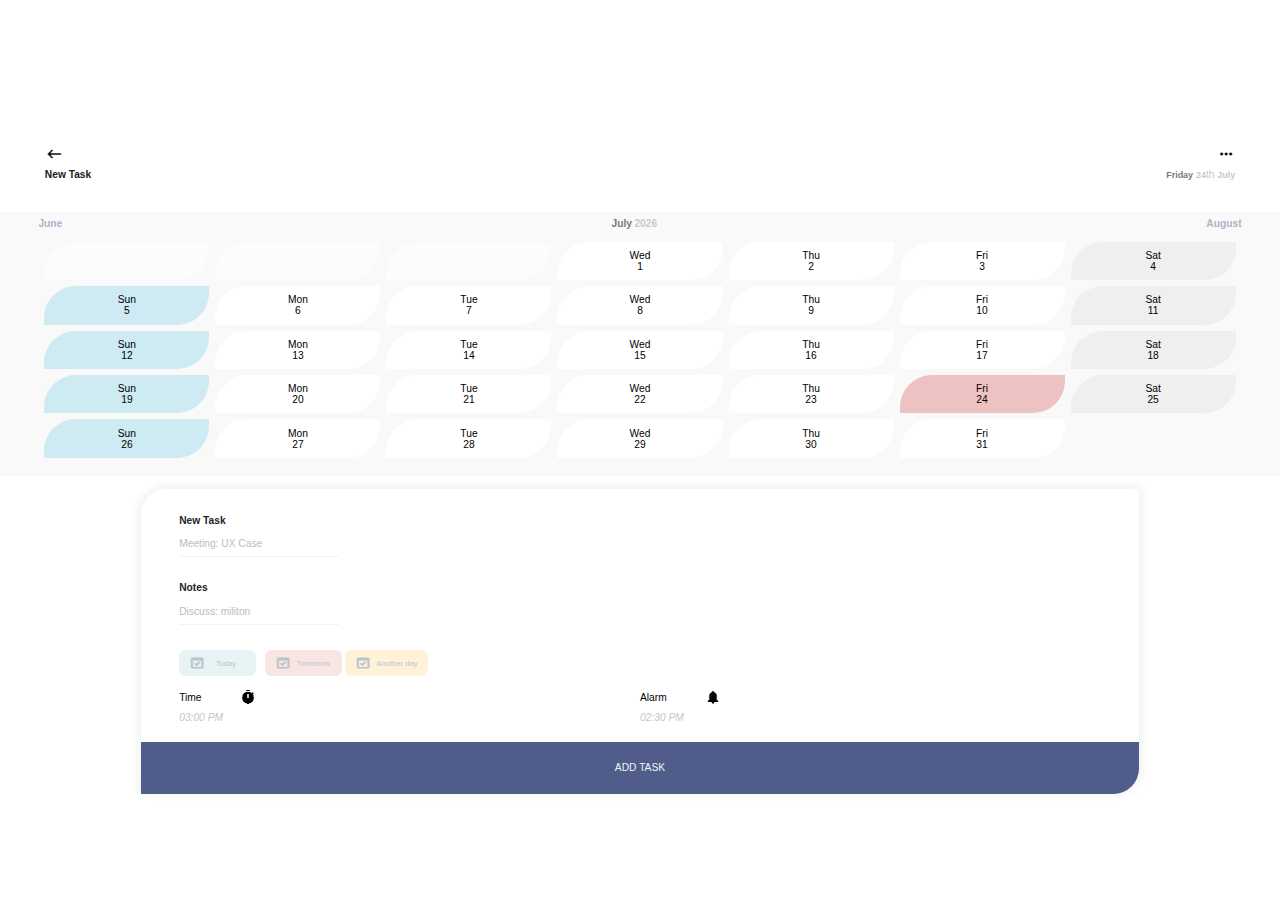
==== calendar.html @ 495a1052 "add calendar page" ====
<!DOCTYPE html>
<html>
    <head>
        <meta charset="UTF-8" />
        <meta name="viewport" content="width=device-width, initial-scale=1.0" />
        <title>To Do List</title>
        <link rel="stylesheet" href="/styles/style.css" />
    </head>
    <body>
        <div class="container">
            <header class="header">
                <div class="header-content">
                   <img src="/images/arrow-left.png" alt="arrow-left" />
                   <img src="/images/more.png" alt="more" /> 
                </div>
                <div class="header-content">
                    <h3 class="heading">
                        New Task
                    </h3>
                    <div>
                        <span class="day"></span> <span class="date"></span><span>th</span> <span class="month"></span>
                    </div>
                </div>
            </header>
            <main class="main">
                <div class="previous-next-month">
                    <a class="previous-month" href="#"></a>
                    <div>
                        <span class="month-of-year"></span> <span class="year"></span>
                    </div>
                    <a class="next-month" href="#"></a>
                </div>
                <div>
                    <table class="calendar">
                        <tbody class="t-body">

                        </tbody>
                    </table>
                </div>
            </main>
            <div class="add-task-card">
                <div class="new-task-section">
                    <h3 class="title">New Task</h3>
                    <input type="text" placeholder="Meeting: UX Case" />
                </div>
                <div class="notes-section">
                    <h3 class="title">Notes</h3>
                    <input type="text" placeholder="Discuss: militon" />
                </div>
                <div class="days">
                    <div>
                        <img src="/images/checklist.png" alt="checklist" />
                        <span>Today</span>
                    </div>
                    <div>
                        <img src="/images/checklist.png" alt="checklist" />
                        <span>Tomorrow</span>
                    </div>
                    <div>
                        <img src="/images/checklist.png" alt="checklist" />
                        <span>Another day</span>
                    </div>
                </div>
                <div class="schedule">
                    <div class="time-section">
                        <div>Time</div>
                        <img src="/images/time.png" alt="time" />
                    </div>
                    <div class="alarm-section">
                        <div>Alarm</div>
                        <img src="/images/alarm.png" alt="alarm" />
                    </div>
                    <div>
                        <div>03:00 PM</div>
                    </div>
                    <div>
                        <div>02:30 PM</div>
                    </div>
                </div>
                <div class="add-task-button">ADD TASK</div>
            </div>
        </div> 
        <script src="/javascript/calendar.js"></script>
    </body>
</html>
---- styles/style.css ----
* {
    margin: 0;
    padding: 0;
    box-sizing: border-box;
    font-family: Arial, Helvetica, sans-serif;
    font-size: 0.8rem;
}

.container {
    width: 100vw;
    height: 100vh;
    display: flex;
    flex-direction: column;
    justify-content: center;
    margin: 0 auto;
    background: #ffffff;
}

.header {
    width: 100%;
    margin-top: 4rem;
}

.header-content {
    display: flex;
    justify-content: space-between;
    padding: 0 3.5rem;
    margin-bottom: 0.5rem;
}

.heading {
    color: #1e191b;
}

.header-content div:nth-child(2) {
    margin-bottom: 2rem;
}

.header-content div:nth-child(2) span:nth-child(3) {
    color: #c9c9c9;
}
.day {
    color: #797979;
    font-size: 0.7rem;
    font-weight: bold ;
}

.date, .month {
    color: #c9c9c9;
    font-size: 0.7rem;
    font-weight: bold ;
}

.main {
    width: 100%;
    margin: 0 auto;
    text-align: center;
    padding: 0 0.5rem;
    background: #f9f9f9;
}

.previous-next-month {
    display: flex;
    justify-content: space-between;
    padding: 0.5rem 2.5rem;
    font-weight: bold;
}

.previous-next-month div {
    font-size: 0.7rem;
}

.previous-month, .next-month {
    text-decoration: none;
    color: #b0b4cb;
}

.month-of-year {
    color: #797979;
}

.year {
    color: #c9c9c9;
}

.calendar {
    width: 100%;
    border-spacing: 0.5rem;
    padding: 0 2.5rem 0.5rem 2.5rem; 
}

.date-of-month {
    background: #ffffff;
    border-top-left-radius: 2.5rem;
    border-bottom-right-radius: 2.5rem;
    width: 14.28%;
    height: 3rem;
    text-align: center;
}

.today {
    background: #eec2c3;
}

.sunday {
    background: #ceeaf3;
}

.saturday {
    background: #efefef;
}

.add-task-card {
    width: 78%;
    display: flex;
    flex-direction: column;
    justify-content: space-between;
    background: #ffffff;
    border-top-left-radius: 2rem;
    border-bottom-right-radius: 2rem;
    box-shadow: 4px 0px  10px #f3f3f3,
                0px -4px 10px #f6f6f6,
                -4px 0px 10px  #f5f5f5;
    margin: 1rem auto;
}

.new-task-section {
    margin: 2rem 3rem 1rem 3rem;
}

.notes-section {
    margin: 1rem 3rem;
}

.title {
    color: #242424;
}

.new-task-section input, .notes-section input {
    border: none;
    border-bottom: 0.1rem solid #f6f1f2;
    outline: none;
    margin-top: 1rem;
    width: 12.5rem;
    padding-bottom: 00.5rem;
}

.new-task-section input::placeholder, .notes-section input::placeholder {
    color: #bcbcbc;
}

.new-task-section input:focus, .notes-section input:focus {
    border-bottom: 0.1rem solid #f5e9eb;
    
    color: #7a7a7a;
}

.days {
    margin: 0.5rem 3rem;
}

.days div {
    display: inline-block;
    color: #bcc5c9;
    border-radius: 0.5rem;
    height: 2rem;
}

.days div:nth-child(1) {
    background: #e8f3f6;
    width: 6rem;
    margin-right: 0.5rem;
}

.days div:nth-child(2) {
    background: #f8e6e5;
    width: 6rem;
}

.days div:nth-child(3) {
    background: #fff2d9;
    width: 6.5rem;
    margin-top: 0.5rem;
}

.days div img {
    margin: 0.4rem 0.4rem 0 0.8rem;
}

.days div span {
    position: absolute;
    margin-top: 0.7rem;
    font-size: 0.6rem;
}

.days div:first-child span {
    margin-left: 0.4rem;
}

.schedule {
    display: grid;
    grid-template-columns: repeat(2, 1fr);
    grid-template-rows: repeat(2, 1fr);
    margin: 0.5rem 3rem;
}

.time-section, .alarm-section {
    display: flex;
    align-items: center;
}

.time-section img, .alarm-section img {
    margin-left: 3rem;
}

.schedule div:nth-child(3), .schedule div:last-child {
    margin-top: 0.25rem;
    font-style: italic;
    color: #c5c5c5;
}

.add-task-button {
    height: 4rem;
    background: #505d8b;
    color: #f0f5f8;
    text-align: center;
    border-bottom-right-radius: 2rem;
    padding: 1.5rem 0;
    margin-top: 1rem;
}
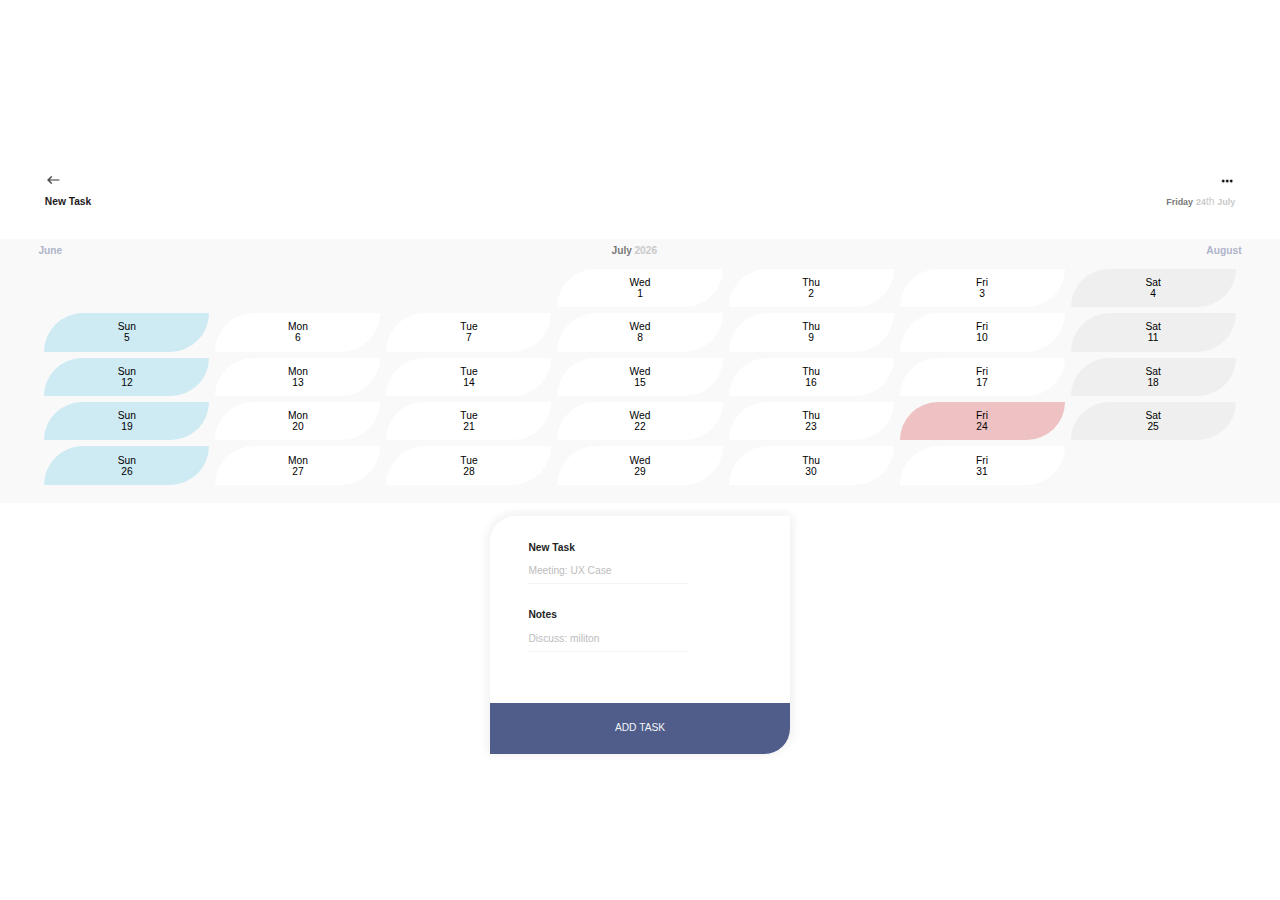
==== commit afdb0356: "responsive" ====
--- a/calendar.html
+++ b/calendar.html
@@ -3,14 +3,14 @@
     <head>
         <meta charset="UTF-8" />
         <meta name="viewport" content="width=device-width, initial-scale=1.0" />
-        <title>To Do List</title>
-        <link rel="stylesheet" href="/styles/style.css" />
+        <title>Calendar</title>
+        <link rel="stylesheet" href="/styles/calendar.css" />
     </head>
     <body>
         <div class="container">
             <header class="header">
                 <div class="header-content">
-                   <img src="/images/arrow-left.png" alt="arrow-left" />
+                   <a href="/index.html"><img src="/images/arrow-left.png" alt="arrow-left" /></a>
                    <img src="/images/more.png" alt="more" /> 
                 </div>
                 <div class="header-content">
@@ -32,22 +32,20 @@
                 </div>
                 <div>
                     <table class="calendar">
-                        <tbody class="t-body">
-
-                        </tbody>
+                        <tbody class="t-body"></tbody>
                     </table>
                 </div>
             </main>
             <div class="add-task-card">
                 <div class="new-task-section">
                     <h3 class="title">New Task</h3>
-                    <input type="text" placeholder="Meeting: UX Case" />
+                    <input class="new-task-input" type="text" placeholder="Meeting: UX Case" />
                 </div>
                 <div class="notes-section">
                     <h3 class="title">Notes</h3>
-                    <input type="text" placeholder="Discuss: militon" />
+                    <input class="notes-input" type="text" placeholder="Discuss: militon" />
                 </div>
-                <div class="days">
+                <!-- <div class="days">
                     <div>
                         <img src="/images/checklist.png" alt="checklist" />
                         <span>Today</span>
@@ -60,26 +58,44 @@
                         <img src="/images/checklist.png" alt="checklist" />
                         <span>Another day</span>
                     </div>
-                </div>
-                <div class="schedule">
+                </div> -->
+                <!-- <div class="schedule">
                     <div class="time-section">
                         <div>Time</div>
                         <img src="/images/time.png" alt="time" />
-                    </div>
-                    <div class="alarm-section">
+                        <div class="time-determine">
+                            <div>
+                                <input type="datetime" class="hours" contenteditable="true">12</span><span class="dot">:</span><span class="minutes" contenteditable="true">00</span>
+                            </div>
+                            <div class="refrence-section">
+                                <div class="refrence-time">AM</div>
+                                <div class="refrence-time">PM</div>
+                            </div>
+                        </div>
+                    </div> -->
+                    <!-- <div class="alarm-section">
                         <div>Alarm</div>
                         <img src="/images/alarm.png" alt="alarm" />
-                    </div>
-                    <div>
+                        <div class="time-determine">
+                            <div> 
+                                <span class="hours">12</span><span class="dot">:</span><span class="minutes">00</span>
+                            </div>
+                            <div>
+                                <div class="refrence-time">AM</div>
+                                <div class="refrence-time">PM</div>
+                            </div>
+                        </div>
+                    </div> -->
+                    <!-- <div>
                         <div>03:00 PM</div>
-                    </div>
-                    <div>
-                        <div>02:30 PM</div>
-                    </div>
+                    </div> -->
+                    <!-- <div>
+                        <div class="time-choice">02:30 PM</div>
+                    </div> -->
+                    <div class="add-task-button">ADD TASK</div>
                 </div>
-                <div class="add-task-button">ADD TASK</div>
             </div>
         </div> 
-        <script src="/javascript/calendar.js"></script>
+        <script src="/javascript/calendar.js" type="module"></script>
     </body>
 </html>--- a/styles/calendar.css
+++ b/styles/calendar.css
@@ -0,0 +1,321 @@
+* {
+    margin: 0;
+    padding: 0;
+    box-sizing: border-box;
+    font-family: Arial, Helvetica, sans-serif;
+    font-size: 0.8rem;
+}
+
+.container {
+    width: 100vw;
+    height: 100vh;
+    display: flex;
+    flex-direction: column;
+    justify-content: center;
+    margin: 0 auto;
+    background: #ffffff;
+}
+
+.header {
+    width: 100%;
+    margin-top: 4rem;
+}
+
+.header-content {
+    display: flex;
+    justify-content: space-between;
+    padding: 0 3.5rem 0.5rem 3.5rem;
+}
+
+.header-content a {
+    text-decoration: none;
+}
+
+.heading {
+    color: #1e191b;
+}
+
+.header-content div:nth-child(2) {
+    margin-bottom: 2rem;
+}
+
+.header-content div:nth-child(2) span:nth-child(3) {
+    color: #c9c9c9;
+}
+
+.day {
+    color: #797979;
+    font-size: 0.7rem;
+    font-weight: bold ;
+}
+
+.date, .month {
+    color: #c9c9c9;
+    font-size: 0.7rem;
+    font-weight: bold ;
+}
+
+.main {
+    width: 100%;
+    margin: 0 auto;
+    text-align: center;
+    padding: 0 0.5rem;
+    background: #f9f9f9;
+}
+
+.previous-next-month {
+    display: flex;
+    justify-content: space-between;
+    padding: 0.5rem 2.5rem;
+    font-weight: bold;
+}
+
+.previous-next-month div {
+    font-size: 0.7rem;
+}
+
+.previous-month, .next-month {
+    text-decoration: none;
+    color: #b0b4cb;
+}
+
+.month-of-year {
+    color: #797979;
+}
+
+.year {
+    color: #c9c9c9;
+}
+
+.calendar {
+    width: 100%;
+    border-spacing: 0.5rem;
+    padding: 0 2.5rem 0.5rem 2.5rem; 
+}
+
+.date-of-month {
+    background: #ffffff;
+    border-top-left-radius: 5rem;
+    border-bottom-right-radius: 5rem;
+    width: 14.28%;
+    height: 3rem;
+    text-align: center;
+    cursor: pointer;
+}
+
+.no-day {
+    background: #ffffff;
+    border-top-left-radius: 5rem;
+    border-bottom-right-radius: 5rem;
+    width: 14.28%;
+    height: 3rem;
+    opacity: 0.5;
+    visibility: hidden;
+}
+
+.today {
+    background: #eec2c3;
+}
+
+.highlight-today {
+    color: #eec2c3;
+    background: #ffffff;
+}
+
+.sunday {
+    background: #ceeaf3;
+}
+
+.saturday {
+    background: #efefef;
+}
+
+.highlight-day {
+    background: #eec2c3;
+}
+
+
+.add-task-card {
+    width: 78%;
+    display: flex;
+    flex-direction: column;
+    justify-content: space-between;
+    background: #ffffff;
+    border-top-left-radius: 2rem;
+    border-bottom-right-radius: 2rem;
+    box-shadow: 4px 0px  10px #f3f3f3,
+                0px -4px 10px #f6f6f6,
+                -4px 0px 10px  #f5f5f5;
+    margin: 1rem auto;
+}
+
+.new-task-section {
+    margin: 2rem 3rem 1rem 3rem;
+}
+
+.notes-section {
+    margin: 1rem 3rem;
+}
+
+.title {
+    color: #242424;
+}
+
+.new-task-section input, .notes-section input {
+    border: none;
+    border-bottom: 0.1rem solid #f6f1f2;
+    outline: none;
+    margin-top: 1rem;
+    width: 12.5rem;
+    padding-bottom: 0.5rem;
+}
+
+.new-task-section input::placeholder, .notes-section input::placeholder {
+    color: #bcbcbc;
+}
+
+.new-task-section input:focus, .notes-section input:focus {
+    border-bottom: 0.1rem solid #f5e9eb;
+    
+    color: #7a7a7a;
+}
+
+.days {
+    margin: 0.5rem 3rem;
+}
+
+.days div {
+    display: inline-block;
+    color: #bcc5c9;
+    border-radius: 0.5rem;
+    height: 2rem;
+}
+
+.days div:nth-child(1) {
+    background: #e8f3f6;
+    width: 6rem;
+    margin-right: 0.5rem;
+}
+
+.days div:nth-child(2) {
+    background: #f8e6e5;
+    width: 6rem;
+}
+
+.days div:nth-child(3) {
+    background: #fff2d9;
+    width: 6.5rem;
+    margin-top: 0.5rem;
+}
+
+.days div img {
+    margin: 0.4rem 0.4rem 0 0.8rem;
+}
+
+.days div span {
+    position: absolute;
+    margin-top: 0.7rem;
+    font-size: 0.6rem;
+}
+
+.days div:first-child span {
+    margin-left: 0.4rem;
+}
+
+.schedule {
+    /* display: grid;
+    grid-template-columns: repeat(2, 1fr);
+    grid-template-rows: repeat(2, 1fr); */
+    margin: 0.5rem 3rem;
+}
+
+.time-section, .alarm-section {
+    display: flex;
+    align-items: center;
+}
+
+.time-section img, .alarm-section img {
+    margin-left: 3rem;
+}
+
+.time-choice {
+    margin-top: 0.25rem;
+    font-style: italic;
+    color: #c5c5c5;
+}
+
+.time-determine {
+    background: #ffffff;
+    width: 10rem;
+    height: 4rem;
+    border-radius: 0.5rem;
+    box-shadow: 1px 1px 10px #c5c5c5,
+                -1px -1px 10px #c5c5c5;
+    text-align: center;
+    padding: 1rem 0;
+    position: relative;
+    top: 3rem;
+    right: 6.5rem;
+    font-style: normal;
+    display: flex;
+    align-items: center;
+    padding: 1.2rem 1.1rem;
+    display: none;
+}
+
+.dot {
+    font-size: 2rem;
+    font-style: normal;
+}
+.hours, .minutes {
+    font-size: 2rem;
+    font-style: normal;
+    background: #e4e4e4;
+    color: #141414;
+    padding: 0.3rem;
+}
+
+.refrence-section {
+    height: 2.5rem;
+    box-shadow: 1px 1px 0px 1px #e5e5e4,
+                -1px -1px 0px 1px #e5e5e4,
+                -1px 1px 0px 1px #e5e5e4,
+                1px -1px 0px 1px #e5e5e4;
+    margin-left: 0.5rem;
+    border-radius: 0.1rem;
+}
+
+.refrence-time {
+    background: #ffffff;
+    font-style: normal;
+    color: #898989;
+    padding: 0.15rem;
+    height: 1.25rem;
+    font-size: 0.9rem;
+    /* margin-left: 0.5rem; */
+    color: #595959;
+}
+
+.refrence-section div:first-child {
+    border-bottom: 2px solid #e5e5e4;
+}
+
+
+
+.add-task-button {
+    height: 4rem;
+    background: #505d8b;
+    color: #f0f5f8;
+    text-align: center;
+    border-bottom-right-radius: 2rem;
+    padding: 1.5rem 0;
+    margin-top: 3rem;
+    cursor: pointer;
+}
+
+@media(min-width: 481px) {
+    .add-task-card {
+        width: 300px;
+        margin-bottom: 2rem;
+    }
+}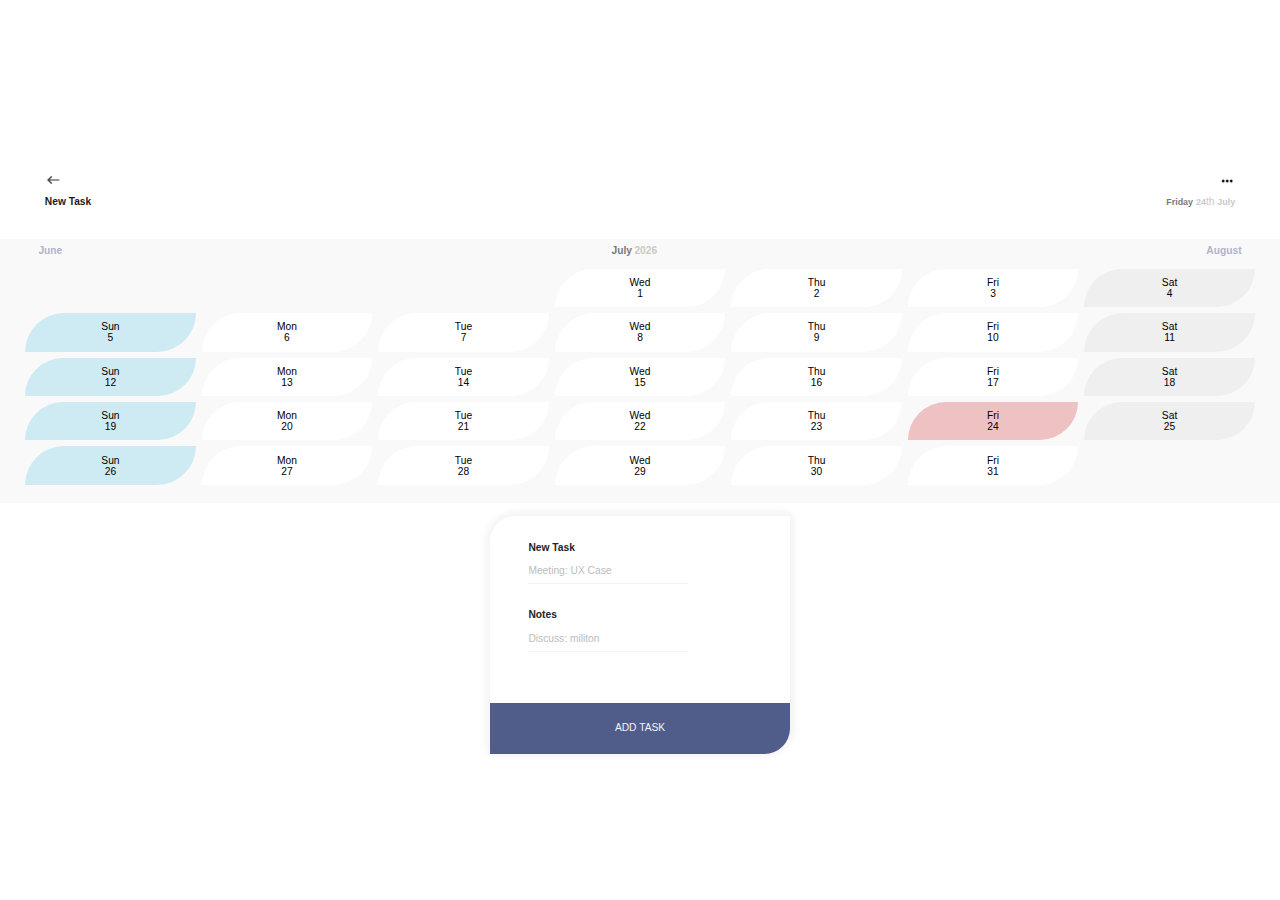
==== commit df8e05c6: "add icon for tabs" ====
--- a/calendar.html
+++ b/calendar.html
@@ -1,101 +1,63 @@
 <!DOCTYPE html>
 <html>
-    <head>
-        <meta charset="UTF-8" />
-        <meta name="viewport" content="width=device-width, initial-scale=1.0" />
-        <title>Calendar</title>
-        <link rel="stylesheet" href="/styles/calendar.css" />
-    </head>
-    <body>
-        <div class="container">
-            <header class="header">
-                <div class="header-content">
-                   <a href="/index.html"><img src="/images/arrow-left.png" alt="arrow-left" /></a>
-                   <img src="/images/more.png" alt="more" /> 
-                </div>
-                <div class="header-content">
-                    <h3 class="heading">
-                        New Task
-                    </h3>
-                    <div>
-                        <span class="day"></span> <span class="date"></span><span>th</span> <span class="month"></span>
-                    </div>
-                </div>
-            </header>
-            <main class="main">
-                <div class="previous-next-month">
-                    <a class="previous-month" href="#"></a>
-                    <div>
-                        <span class="month-of-year"></span> <span class="year"></span>
-                    </div>
-                    <a class="next-month" href="#"></a>
-                </div>
-                <div>
-                    <table class="calendar">
-                        <tbody class="t-body"></tbody>
-                    </table>
-                </div>
-            </main>
-            <div class="add-task-card">
-                <div class="new-task-section">
-                    <h3 class="title">New Task</h3>
-                    <input class="new-task-input" type="text" placeholder="Meeting: UX Case" />
-                </div>
-                <div class="notes-section">
-                    <h3 class="title">Notes</h3>
-                    <input class="notes-input" type="text" placeholder="Discuss: militon" />
-                </div>
-                <!-- <div class="days">
-                    <div>
-                        <img src="/images/checklist.png" alt="checklist" />
-                        <span>Today</span>
-                    </div>
-                    <div>
-                        <img src="/images/checklist.png" alt="checklist" />
-                        <span>Tomorrow</span>
-                    </div>
-                    <div>
-                        <img src="/images/checklist.png" alt="checklist" />
-                        <span>Another day</span>
-                    </div>
-                </div> -->
-                <!-- <div class="schedule">
-                    <div class="time-section">
-                        <div>Time</div>
-                        <img src="/images/time.png" alt="time" />
-                        <div class="time-determine">
-                            <div>
-                                <input type="datetime" class="hours" contenteditable="true">12</span><span class="dot">:</span><span class="minutes" contenteditable="true">00</span>
-                            </div>
-                            <div class="refrence-section">
-                                <div class="refrence-time">AM</div>
-                                <div class="refrence-time">PM</div>
-                            </div>
-                        </div>
-                    </div> -->
-                    <!-- <div class="alarm-section">
-                        <div>Alarm</div>
-                        <img src="/images/alarm.png" alt="alarm" />
-                        <div class="time-determine">
-                            <div> 
-                                <span class="hours">12</span><span class="dot">:</span><span class="minutes">00</span>
-                            </div>
-                            <div>
-                                <div class="refrence-time">AM</div>
-                                <div class="refrence-time">PM</div>
-                            </div>
-                        </div>
-                    </div> -->
-                    <!-- <div>
-                        <div>03:00 PM</div>
-                    </div> -->
-                    <!-- <div>
-                        <div class="time-choice">02:30 PM</div>
-                    </div> -->
-                    <div class="add-task-button">ADD TASK</div>
-                </div>
-            </div>
-        </div> 
-        <script src="/javascript/calendar.js" type="module"></script>
-    </body>
-</html>+  <head>
+    <meta charset="UTF-8" />
+    <meta name="viewport" content="width=device-width, initial-scale=1.0" />
+    <title>Calendar</title>
+    <link rel="stylesheet" href="./styles/calendar.css" />
+    <link rel="icon" href="./images/icon.png" />
+  </head>
+  <body>
+    <div class="container">
+      <header class="header">
+        <div class="header-content">
+          <a href="./index.html"
+            ><img src="./images/arrow-left.png" alt="arrow-left"
+          /></a>
+          <img src="./images/more.png" alt="more" />
+        </div>
+        <div class="header-content">
+          <h3 class="heading">New Task</h3>
+          <div>
+            <span class="day"></span> <span class="date"></span><span>th</span>
+            <span class="month"></span>
+          </div>
+        </div>
+      </header>
+      <main class="main">
+        <div class="previous-next-month">
+          <a class="previous-month" href="#"></a>
+          <div>
+            <span class="month-of-year"></span> <span class="year"></span>
+          </div>
+          <a class="next-month" href="#"></a>
+        </div>
+        <div>
+          <table class="calendar">
+            <tbody class="t-body"></tbody>
+          </table>
+        </div>
+      </main>
+      <div class="add-task-card">
+        <div class="new-task-section">
+          <h3 class="title">New Task</h3>
+          <input
+            class="new-task-input"
+            type="text"
+            placeholder="Meeting: UX Case"
+          />
+        </div>
+        <div class="notes-section">
+          <h3 class="title">Notes</h3>
+          <input
+            class="notes-input"
+            type="text"
+            placeholder="Discuss: militon"
+          />
+        </div>
+        <div class="add-task-button">ADD TASK</div>
+      </div>
+    </div>
+    <script src="./javascript/calendar.js"></script>
+  </body>
+</html>
--- a/styles/calendar.css
+++ b/styles/calendar.css
@@ -1,321 +1,322 @@
 * {
-    margin: 0;
-    padding: 0;
-    box-sizing: border-box;
-    font-family: Arial, Helvetica, sans-serif;
-    font-size: 0.8rem;
+  margin: 0;
+  padding: 0;
+  box-sizing: border-box;
+  font-family: Arial, Helvetica, sans-serif;
+  font-size: 0.8rem;
 }
 
 .container {
-    width: 100vw;
-    height: 100vh;
-    display: flex;
-    flex-direction: column;
-    justify-content: center;
-    margin: 0 auto;
-    background: #ffffff;
+  width: 100vw;
+  height: 100vh;
+  display: flex;
+  flex-direction: column;
+  justify-content: center;
+  margin: 0 auto;
+  background: #ffffff;
 }
 
 .header {
-    width: 100%;
-    margin-top: 4rem;
+  width: 100%;
+  margin-top: 4rem;
 }
 
 .header-content {
-    display: flex;
-    justify-content: space-between;
-    padding: 0 3.5rem 0.5rem 3.5rem;
+  display: flex;
+  justify-content: space-between;
+  padding: 0 3.5rem 0.5rem 3.5rem;
 }
 
 .header-content a {
-    text-decoration: none;
+  text-decoration: none;
 }
 
 .heading {
-    color: #1e191b;
+  color: #1e191b;
 }
 
 .header-content div:nth-child(2) {
+  margin-bottom: 2rem;
+}
+
+.header-content div:nth-child(2) span:nth-child(3) {
+  color: #c9c9c9;
+}
+
+.day {
+  color: #797979;
+  font-size: 0.7rem;
+  font-weight: bold;
+}
+
+.date,
+.month {
+  color: #c9c9c9;
+  font-size: 0.7rem;
+  font-weight: bold;
+}
+
+.main {
+  width: 100%;
+  margin: 0 auto;
+  text-align: center;
+  padding: 0 0.5rem;
+  background: #f9f9f9;
+}
+
+.previous-next-month {
+  display: flex;
+  justify-content: space-between;
+  padding: 0.5rem 2.5rem;
+  font-weight: bold;
+}
+
+.previous-next-month div {
+  font-size: 0.7rem;
+}
+
+.previous-month,
+.next-month {
+  text-decoration: none;
+  color: #b0b4cb;
+}
+
+.month-of-year {
+  color: #797979;
+}
+
+.year {
+  color: #c9c9c9;
+}
+
+.calendar {
+  width: 100%;
+  border-spacing: 0.5rem;
+  padding: 0 1rem 0.5rem 1rem;
+}
+
+.date-of-month {
+  background: #ffffff;
+  border-top-left-radius: 5rem;
+  border-bottom-right-radius: 5rem;
+  width: 14.28%;
+  width: 1fr;
+  height: 4rem;
+  text-align: center;
+  cursor: pointer;
+}
+
+.no-day {
+  background: #ffffff;
+  border-top-left-radius: 5rem;
+  border-bottom-right-radius: 5rem;
+  width: 14.28%;
+  height: 4rem;
+  opacity: 0.5;
+  visibility: hidden;
+}
+
+.today {
+  background: #eec2c3;
+}
+
+.highlight-today {
+  color: #eec2c3;
+  background: #ffffff;
+}
+
+.sunday {
+  background: #ceeaf3;
+}
+
+.saturday {
+  background: #efefef;
+}
+
+.highlight-day {
+  background: #eec2c3;
+}
+
+.add-task-card {
+  width: 78%;
+  display: flex;
+  flex-direction: column;
+  justify-content: space-between;
+  background: #ffffff;
+  border-top-left-radius: 2rem;
+  border-bottom-right-radius: 2rem;
+  box-shadow: 4px 0px 10px #f3f3f3, 0px -4px 10px #f6f6f6, -4px 0px 10px #f5f5f5;
+  margin: 1rem auto;
+}
+
+.new-task-section {
+  margin: 2rem 3rem 1rem 3rem;
+}
+
+.notes-section {
+  margin: 1rem 3rem;
+}
+
+.title {
+  color: #242424;
+}
+
+.new-task-section input,
+.notes-section input {
+  border: none;
+  border-bottom: 0.1rem solid #f6f1f2;
+  outline: none;
+  margin-top: 1rem;
+  width: 12.5rem;
+  padding-bottom: 0.5rem;
+}
+
+.new-task-section input::placeholder,
+.notes-section input::placeholder {
+  color: #bcbcbc;
+}
+
+.new-task-section input:focus,
+.notes-section input:focus {
+  border-bottom: 0.1rem solid #f5e9eb;
+
+  color: #7a7a7a;
+}
+
+.days {
+  margin: 0.5rem 3rem;
+}
+
+.days div {
+  display: inline-block;
+  color: #bcc5c9;
+  border-radius: 0.5rem;
+  height: 2rem;
+}
+
+.days div:nth-child(1) {
+  background: #e8f3f6;
+  width: 6rem;
+  margin-right: 0.5rem;
+}
+
+.days div:nth-child(2) {
+  background: #f8e6e5;
+  width: 6rem;
+}
+
+.days div:nth-child(3) {
+  background: #fff2d9;
+  width: 6.5rem;
+  margin-top: 0.5rem;
+}
+
+.days div img {
+  margin: 0.4rem 0.4rem 0 0.8rem;
+}
+
+.days div span {
+  position: absolute;
+  margin-top: 0.7rem;
+  font-size: 0.6rem;
+}
+
+.days div:first-child span {
+  margin-left: 0.4rem;
+}
+
+.schedule {
+  margin: 0.5rem 3rem;
+}
+
+.time-section,
+.alarm-section {
+  display: flex;
+  align-items: center;
+}
+
+.time-section img,
+.alarm-section img {
+  margin-left: 3rem;
+}
+
+.time-choice {
+  margin-top: 0.25rem;
+  font-style: italic;
+  color: #c5c5c5;
+}
+
+.time-determine {
+  background: #ffffff;
+  width: 10rem;
+  height: 4rem;
+  border-radius: 0.5rem;
+  box-shadow: 1px 1px 10px #c5c5c5, -1px -1px 10px #c5c5c5;
+  text-align: center;
+  padding: 1rem 0;
+  position: relative;
+  top: 3rem;
+  right: 6.5rem;
+  font-style: normal;
+  display: flex;
+  align-items: center;
+  padding: 1.2rem 1.1rem;
+  display: none;
+}
+
+.dot {
+  font-size: 2rem;
+  font-style: normal;
+}
+.hours,
+.minutes {
+  font-size: 2rem;
+  font-style: normal;
+  background: #e4e4e4;
+  color: #141414;
+  padding: 0.3rem;
+}
+
+.refrence-section {
+  height: 2.5rem;
+  box-shadow: 1px 1px 0px 1px #e5e5e4, -1px -1px 0px 1px #e5e5e4,
+    -1px 1px 0px 1px #e5e5e4, 1px -1px 0px 1px #e5e5e4;
+  margin-left: 0.5rem;
+  border-radius: 0.1rem;
+}
+
+.refrence-time {
+  background: #ffffff;
+  font-style: normal;
+  color: #898989;
+  padding: 0.15rem;
+  height: 1.25rem;
+  font-size: 0.9rem;
+  color: #595959;
+}
+
+.refrence-section div:first-child {
+  border-bottom: 2px solid #e5e5e4;
+}
+
+.add-task-button {
+  height: 4rem;
+  background: #505d8b;
+  color: #f0f5f8;
+  text-align: center;
+  border-bottom-right-radius: 2rem;
+  padding: 1.5rem 0;
+  margin-top: 3rem;
+  cursor: pointer;
+}
+
+@media (min-width: 481px) {
+  .add-task-card {
+    width: 300px;
     margin-bottom: 2rem;
-}
-
-.header-content div:nth-child(2) span:nth-child(3) {
-    color: #c9c9c9;
-}
-
-.day {
-    color: #797979;
-    font-size: 0.7rem;
-    font-weight: bold ;
-}
-
-.date, .month {
-    color: #c9c9c9;
-    font-size: 0.7rem;
-    font-weight: bold ;
-}
-
-.main {
-    width: 100%;
-    margin: 0 auto;
-    text-align: center;
-    padding: 0 0.5rem;
-    background: #f9f9f9;
-}
-
-.previous-next-month {
-    display: flex;
-    justify-content: space-between;
-    padding: 0.5rem 2.5rem;
-    font-weight: bold;
-}
-
-.previous-next-month div {
-    font-size: 0.7rem;
-}
-
-.previous-month, .next-month {
-    text-decoration: none;
-    color: #b0b4cb;
-}
-
-.month-of-year {
-    color: #797979;
-}
-
-.year {
-    color: #c9c9c9;
-}
-
-.calendar {
-    width: 100%;
-    border-spacing: 0.5rem;
-    padding: 0 2.5rem 0.5rem 2.5rem; 
-}
-
-.date-of-month {
-    background: #ffffff;
-    border-top-left-radius: 5rem;
-    border-bottom-right-radius: 5rem;
-    width: 14.28%;
+  }
+
+  .date-of-month, .no-day {
     height: 3rem;
-    text-align: center;
-    cursor: pointer;
-}
-
-.no-day {
-    background: #ffffff;
-    border-top-left-radius: 5rem;
-    border-bottom-right-radius: 5rem;
-    width: 14.28%;
-    height: 3rem;
-    opacity: 0.5;
-    visibility: hidden;
-}
-
-.today {
-    background: #eec2c3;
-}
-
-.highlight-today {
-    color: #eec2c3;
-    background: #ffffff;
-}
-
-.sunday {
-    background: #ceeaf3;
-}
-
-.saturday {
-    background: #efefef;
-}
-
-.highlight-day {
-    background: #eec2c3;
-}
-
-
-.add-task-card {
-    width: 78%;
-    display: flex;
-    flex-direction: column;
-    justify-content: space-between;
-    background: #ffffff;
-    border-top-left-radius: 2rem;
-    border-bottom-right-radius: 2rem;
-    box-shadow: 4px 0px  10px #f3f3f3,
-                0px -4px 10px #f6f6f6,
-                -4px 0px 10px  #f5f5f5;
-    margin: 1rem auto;
-}
-
-.new-task-section {
-    margin: 2rem 3rem 1rem 3rem;
-}
-
-.notes-section {
-    margin: 1rem 3rem;
-}
-
-.title {
-    color: #242424;
-}
-
-.new-task-section input, .notes-section input {
-    border: none;
-    border-bottom: 0.1rem solid #f6f1f2;
-    outline: none;
-    margin-top: 1rem;
-    width: 12.5rem;
-    padding-bottom: 0.5rem;
-}
-
-.new-task-section input::placeholder, .notes-section input::placeholder {
-    color: #bcbcbc;
-}
-
-.new-task-section input:focus, .notes-section input:focus {
-    border-bottom: 0.1rem solid #f5e9eb;
-    
-    color: #7a7a7a;
-}
-
-.days {
-    margin: 0.5rem 3rem;
-}
-
-.days div {
-    display: inline-block;
-    color: #bcc5c9;
-    border-radius: 0.5rem;
-    height: 2rem;
-}
-
-.days div:nth-child(1) {
-    background: #e8f3f6;
-    width: 6rem;
-    margin-right: 0.5rem;
-}
-
-.days div:nth-child(2) {
-    background: #f8e6e5;
-    width: 6rem;
-}
-
-.days div:nth-child(3) {
-    background: #fff2d9;
-    width: 6.5rem;
-    margin-top: 0.5rem;
-}
-
-.days div img {
-    margin: 0.4rem 0.4rem 0 0.8rem;
-}
-
-.days div span {
-    position: absolute;
-    margin-top: 0.7rem;
-    font-size: 0.6rem;
-}
-
-.days div:first-child span {
-    margin-left: 0.4rem;
-}
-
-.schedule {
-    /* display: grid;
-    grid-template-columns: repeat(2, 1fr);
-    grid-template-rows: repeat(2, 1fr); */
-    margin: 0.5rem 3rem;
-}
-
-.time-section, .alarm-section {
-    display: flex;
-    align-items: center;
-}
-
-.time-section img, .alarm-section img {
-    margin-left: 3rem;
-}
-
-.time-choice {
-    margin-top: 0.25rem;
-    font-style: italic;
-    color: #c5c5c5;
-}
-
-.time-determine {
-    background: #ffffff;
-    width: 10rem;
-    height: 4rem;
-    border-radius: 0.5rem;
-    box-shadow: 1px 1px 10px #c5c5c5,
-                -1px -1px 10px #c5c5c5;
-    text-align: center;
-    padding: 1rem 0;
-    position: relative;
-    top: 3rem;
-    right: 6.5rem;
-    font-style: normal;
-    display: flex;
-    align-items: center;
-    padding: 1.2rem 1.1rem;
-    display: none;
-}
-
-.dot {
-    font-size: 2rem;
-    font-style: normal;
-}
-.hours, .minutes {
-    font-size: 2rem;
-    font-style: normal;
-    background: #e4e4e4;
-    color: #141414;
-    padding: 0.3rem;
-}
-
-.refrence-section {
-    height: 2.5rem;
-    box-shadow: 1px 1px 0px 1px #e5e5e4,
-                -1px -1px 0px 1px #e5e5e4,
-                -1px 1px 0px 1px #e5e5e4,
-                1px -1px 0px 1px #e5e5e4;
-    margin-left: 0.5rem;
-    border-radius: 0.1rem;
-}
-
-.refrence-time {
-    background: #ffffff;
-    font-style: normal;
-    color: #898989;
-    padding: 0.15rem;
-    height: 1.25rem;
-    font-size: 0.9rem;
-    /* margin-left: 0.5rem; */
-    color: #595959;
-}
-
-.refrence-section div:first-child {
-    border-bottom: 2px solid #e5e5e4;
-}
-
-
-
-.add-task-button {
-    height: 4rem;
-    background: #505d8b;
-    color: #f0f5f8;
-    text-align: center;
-    border-bottom-right-radius: 2rem;
-    padding: 1.5rem 0;
-    margin-top: 3rem;
-    cursor: pointer;
-}
-
-@media(min-width: 481px) {
-    .add-task-card {
-        width: 300px;
-        margin-bottom: 2rem;
-    }
-}+  }
+}
